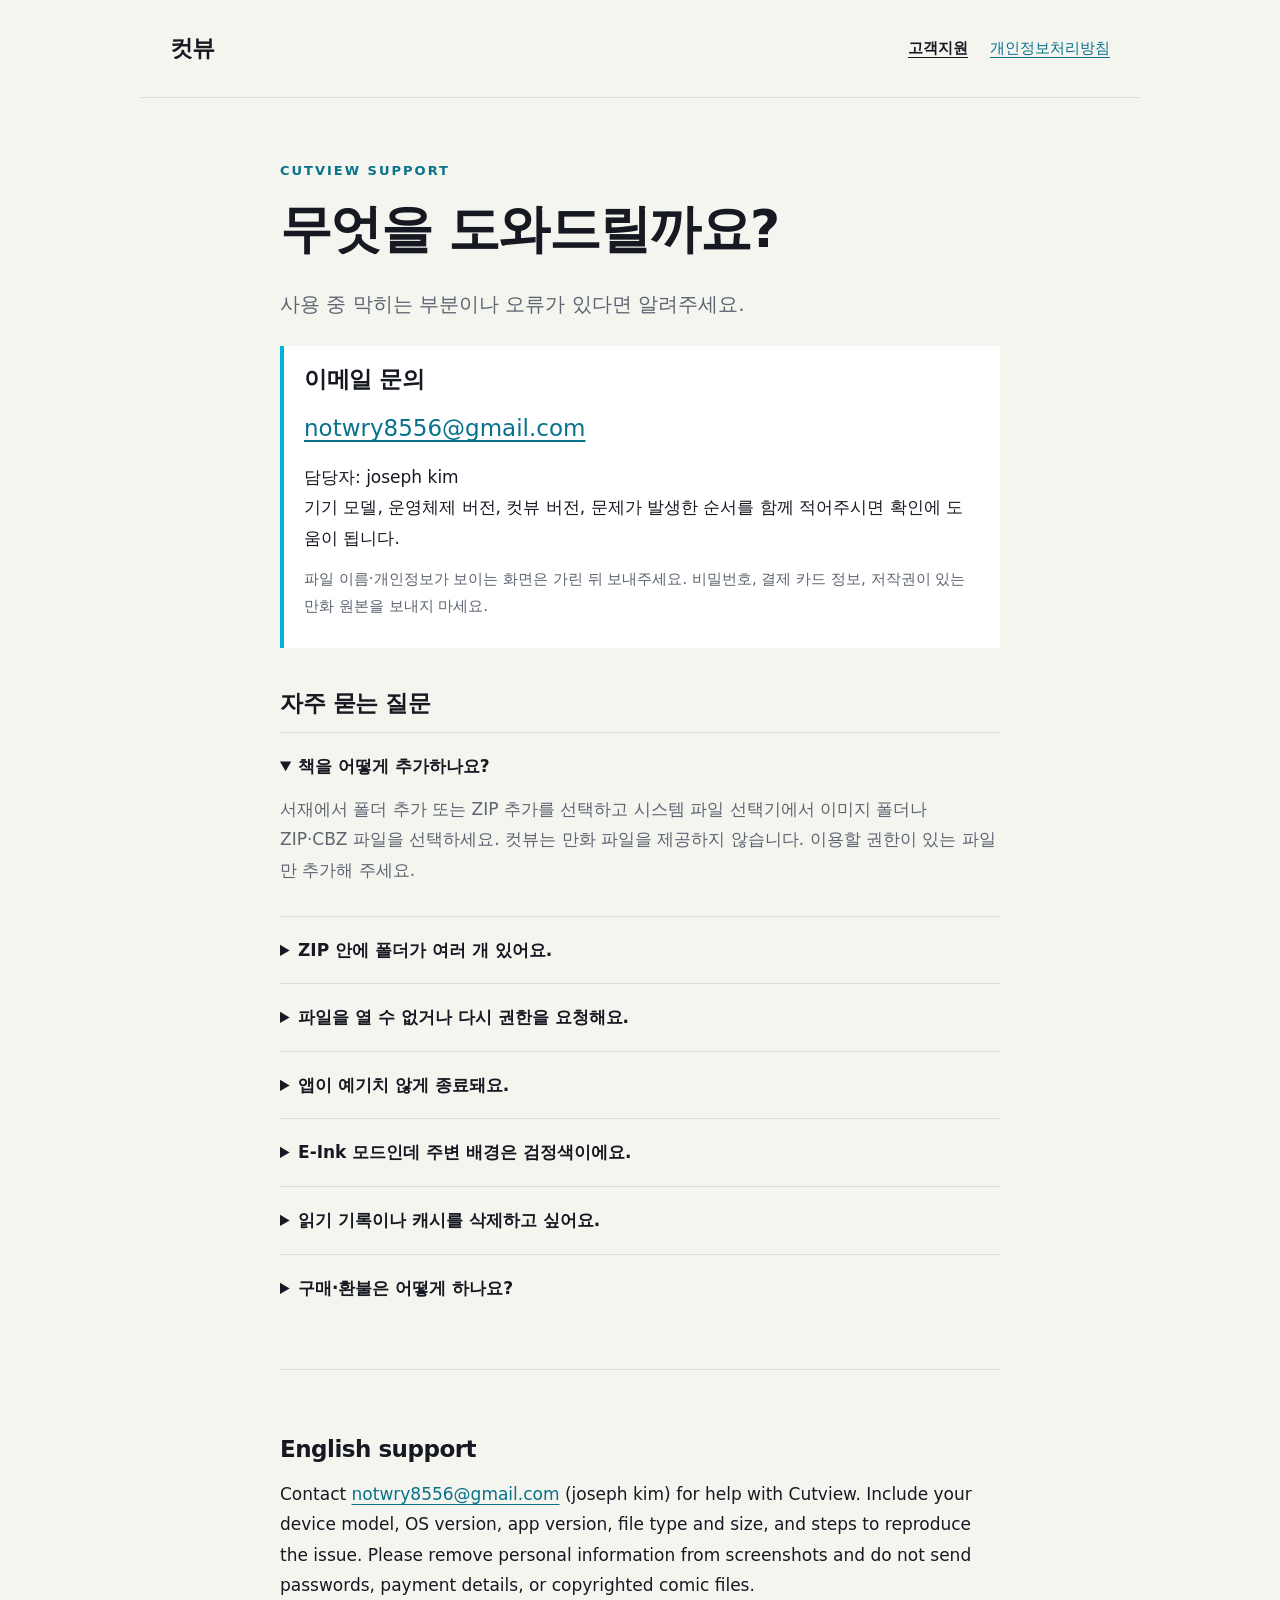
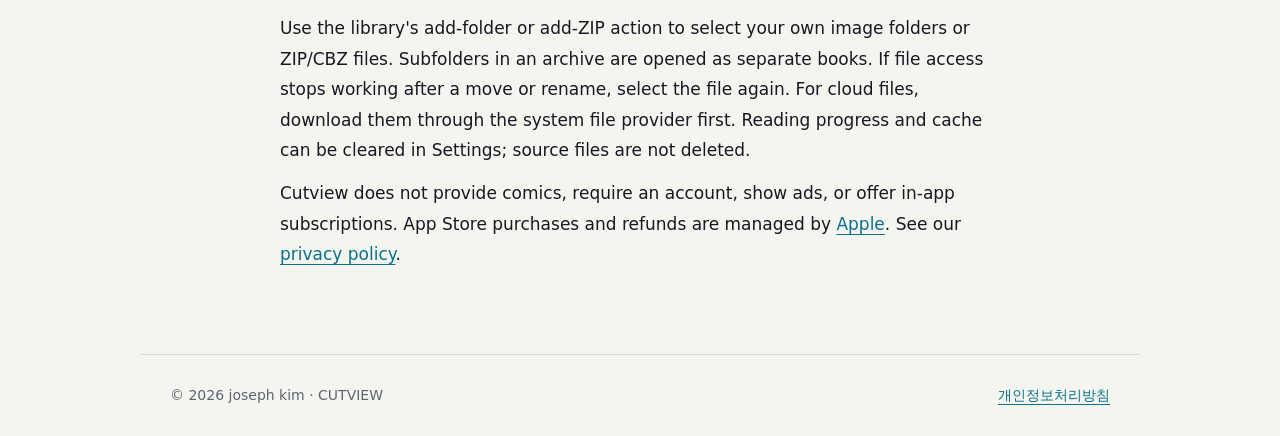
==== support/index.html @ 757be0e8 "Publish Cutview support and privacy pages" ====
<!doctype html>
<html lang="ko"><head><meta charset="utf-8"><meta name="viewport" content="width=device-width,initial-scale=1"><meta name="description" content="컷뷰 - 만화책 뷰어 고객지원. 파일 추가, ZIP 폴더, 읽기 기록과 오류 문의 안내."><title>고객지원 · 컷뷰</title><link rel="icon" href="../assets/cutview-logo.png"><link rel="stylesheet" href="../style.css"></head><body>
<header><a href="../" aria-label="컷뷰 홈">컷뷰</a><nav aria-label="주요 메뉴"><a href="./" aria-current="page">고객지원</a><a href="../privacy/">개인정보처리방침</a></nav></header>
<main class="prose"><span class="eyebrow">CUTVIEW SUPPORT</span><h1>무엇을 도와드릴까요?</h1><p class="lead">사용 중 막히는 부분이나 오류가 있다면 알려주세요.</p><section class="notice"><h2 style="margin-top:0">이메일 문의</h2><a class="email" href="mailto:notwry8556@gmail.com?subject=%5B%EC%BB%B7%EB%B7%B0%5D%20%EB%AC%B8%EC%9D%98">notwry8556@gmail.com</a><p>담당자: joseph kim<br>기기 모델, 운영체제 버전, 컷뷰 버전, 문제가 발생한 순서를 함께 적어주시면 확인에 도움이 됩니다.</p><p class="muted">파일 이름·개인정보가 보이는 화면은 가린 뒤 보내주세요. 비밀번호, 결제 카드 정보, 저작권이 있는 만화 원본을 보내지 마세요.</p></section>
<h2>자주 묻는 질문</h2>
<details open><summary>책을 어떻게 추가하나요?</summary><p>서재에서 폴더 추가 또는 ZIP 추가를 선택하고 시스템 파일 선택기에서 이미지 폴더나 ZIP·CBZ 파일을 선택하세요. 컷뷰는 만화 파일을 제공하지 않습니다. 이용할 권한이 있는 파일만 추가해 주세요.</p></details>
<details><summary>ZIP 안에 폴더가 여러 개 있어요.</summary><p>이미지가 담긴 하위 폴더를 각각 별도의 책처럼 열 수 있습니다. 각 책의 읽던 위치가 따로 저장됩니다.</p></details>
<details><summary>파일을 열 수 없거나 다시 권한을 요청해요.</summary><p>원본 파일을 옮기거나 이름을 바꾸면 기존 접근 권한을 사용할 수 없을 수 있습니다. 파일이 있는지 확인하고 다시 선택해 주세요. 클라우드 파일은 파일 앱이나 Finder에서 먼저 다운로드한 뒤 다시 열어보세요.</p></details>
<details><summary>앱이 예기치 않게 종료돼요.</summary><p>앱을 다시 실행하고 다른 작은 이미지 폴더 또는 ZIP으로도 같은 문제가 생기는지 확인해 주세요. 반복되면 기기·OS·앱 버전, 파일 형식과 크기, 종료 직전에 한 동작을 이메일로 알려주세요. 진단 자료를 전달할 때에는 파일명이나 개인 정보가 포함되었는지 먼저 확인해 주세요.</p></details>
<details><summary>E-Ink 모드인데 주변 배경은 검정색이에요.</summary><p>E-Ink 보정은 페이지 내용에 적용합니다. 독서 화면의 주변 배경은 검정색으로 유지되는 것이 정상입니다.</p></details>
<details><summary>읽기 기록이나 캐시를 삭제하고 싶어요.</summary><p>설정의 데이터 메뉴에서 읽기 기록이나 캐시를 삭제할 수 있습니다. 서재에서 소스를 제거해도 원본 만화 파일은 삭제되지 않습니다. 내부 진단 로그는 해당 작업으로 즉시 삭제되지 않습니다.</p></details>
<details><summary>구매·환불은 어떻게 하나요?</summary><p>App Store 구매 내역과 환불 요청은 Apple에서 관리합니다. <a href="https://reportaproblem.apple.com/">Apple 문제 신고 페이지</a>에서 구매 항목을 확인해 주세요. 컷뷰에는 별도 계정이나 인앱 구독이 없습니다.</p></details>
<section id="english" class="lang" lang="en"><h2>English support</h2><p>Contact <a href="mailto:notwry8556@gmail.com">notwry8556@gmail.com</a> (joseph kim) for help with Cutview. Include your device model, OS version, app version, file type and size, and steps to reproduce the issue. Please remove personal information from screenshots and do not send passwords, payment details, or copyrighted comic files.</p><p>Use the library's add-folder or add-ZIP action to select your own image folders or ZIP/CBZ files. Subfolders in an archive are opened as separate books. If file access stops working after a move or rename, select the file again. For cloud files, download them through the system file provider first. Reading progress and cache can be cleared in Settings; source files are not deleted.</p><p>Cutview does not provide comics, require an account, show ads, or offer in-app subscriptions. App Store purchases and refunds are managed by <a href="https://reportaproblem.apple.com/">Apple</a>. See our <a href="../privacy/#english">privacy policy</a>.</p></section></main>
<footer><p>© 2026 joseph kim · CUTVIEW</p><p><a href="../privacy/">개인정보처리방침</a></p></footer></body></html>
---- style.css ----
:root{color-scheme:light;--ink:#161922;--muted:#5d6571;--paper:#f5f5f0;--line:#d9dcd6;--accent:#08718b}*{box-sizing:border-box}body{margin:0;background:var(--paper);color:var(--ink);font:17px/1.8 system-ui,-apple-system,BlinkMacSystemFont,"Apple SD Gothic Neo","Noto Sans KR",sans-serif}a{color:var(--accent);text-underline-offset:4px}a:focus-visible,summary:focus-visible{outline:3px solid var(--accent);outline-offset:5px}header,main,footer{max-width:1000px;margin:auto;padding:28px 30px}header{display:flex;justify-content:space-between;align-items:center;border-bottom:1px solid var(--line);gap:24px}header>a{text-decoration:none;color:var(--ink);font-weight:800;font-size:23px;letter-spacing:-1px}nav{display:flex;flex-wrap:wrap;gap:22px;font-size:15px}nav a[aria-current=page]{font-weight:750;color:var(--ink)}main{padding-top:56px;padding-bottom:72px}h1{font-size:clamp(30px,5vw,52px);line-height:1.25;letter-spacing:-1.6px;margin:12px 0 24px}h2{font-size:23px;line-height:1.5;margin:38px 0 12px;letter-spacing:-.5px}p{margin:12px 0}li{margin:8px 0}.eyebrow{font-size:13px;font-weight:750;letter-spacing:2px;text-transform:uppercase;color:var(--accent)}.lead{font-size:20px;color:var(--muted);max-width:620px}.hero{display:grid;grid-template-columns:1.5fr 1fr;align-items:center;gap:44px}.logo{width:100%;max-width:320px;height:auto;justify-self:end}.actions{display:flex;flex-wrap:wrap;gap:18px;align-items:center;margin-top:28px}.button{display:inline-block;background:var(--ink);color:white;border:2px solid var(--ink);border-radius:10px;padding:10px 18px;text-decoration:none;font-weight:650}.cards{display:grid;grid-template-columns:repeat(3,1fr);gap:18px;margin-top:46px}.card{background:#fff;border:1px solid var(--line);border-radius:14px;padding:24px}.card h2{margin:0 0 10px;font-size:20px}.card p{font-size:16px;color:var(--muted);margin:0}.prose{max-width:780px}.notice{border-left:4px solid #00b4d8;background:#fff;padding:16px 20px;margin:24px 0}.email{font-size:clamp(17px,3vw,23px);overflow-wrap:anywhere}.date,.muted{color:var(--muted);font-size:15px}details{border-top:1px solid var(--line);padding:18px 0}details:last-child{border-bottom:1px solid var(--line)}summary{cursor:pointer;font-weight:650}details p{color:var(--muted)}footer{border-top:1px solid var(--line);color:var(--muted);font-size:14px;display:flex;justify-content:space-between;gap:20px;flex-wrap:wrap}footer p{margin:0}.lang{margin-top:48px;padding-top:24px;border-top:1px solid var(--line)}@media(max-width:640px){header,main,footer{padding-left:22px;padding-right:22px}header{align-items:flex-start;gap:16px}nav{gap:8px 16px;font-size:14px}.hero{grid-template-columns:1fr;gap:28px}.logo{max-width:220px;justify-self:start;grid-row:1}.cards{grid-template-columns:1fr;gap:14px;margin-top:32px}main{padding-top:36px}h1{letter-spacing:-1px}.lead{font-size:18px}}
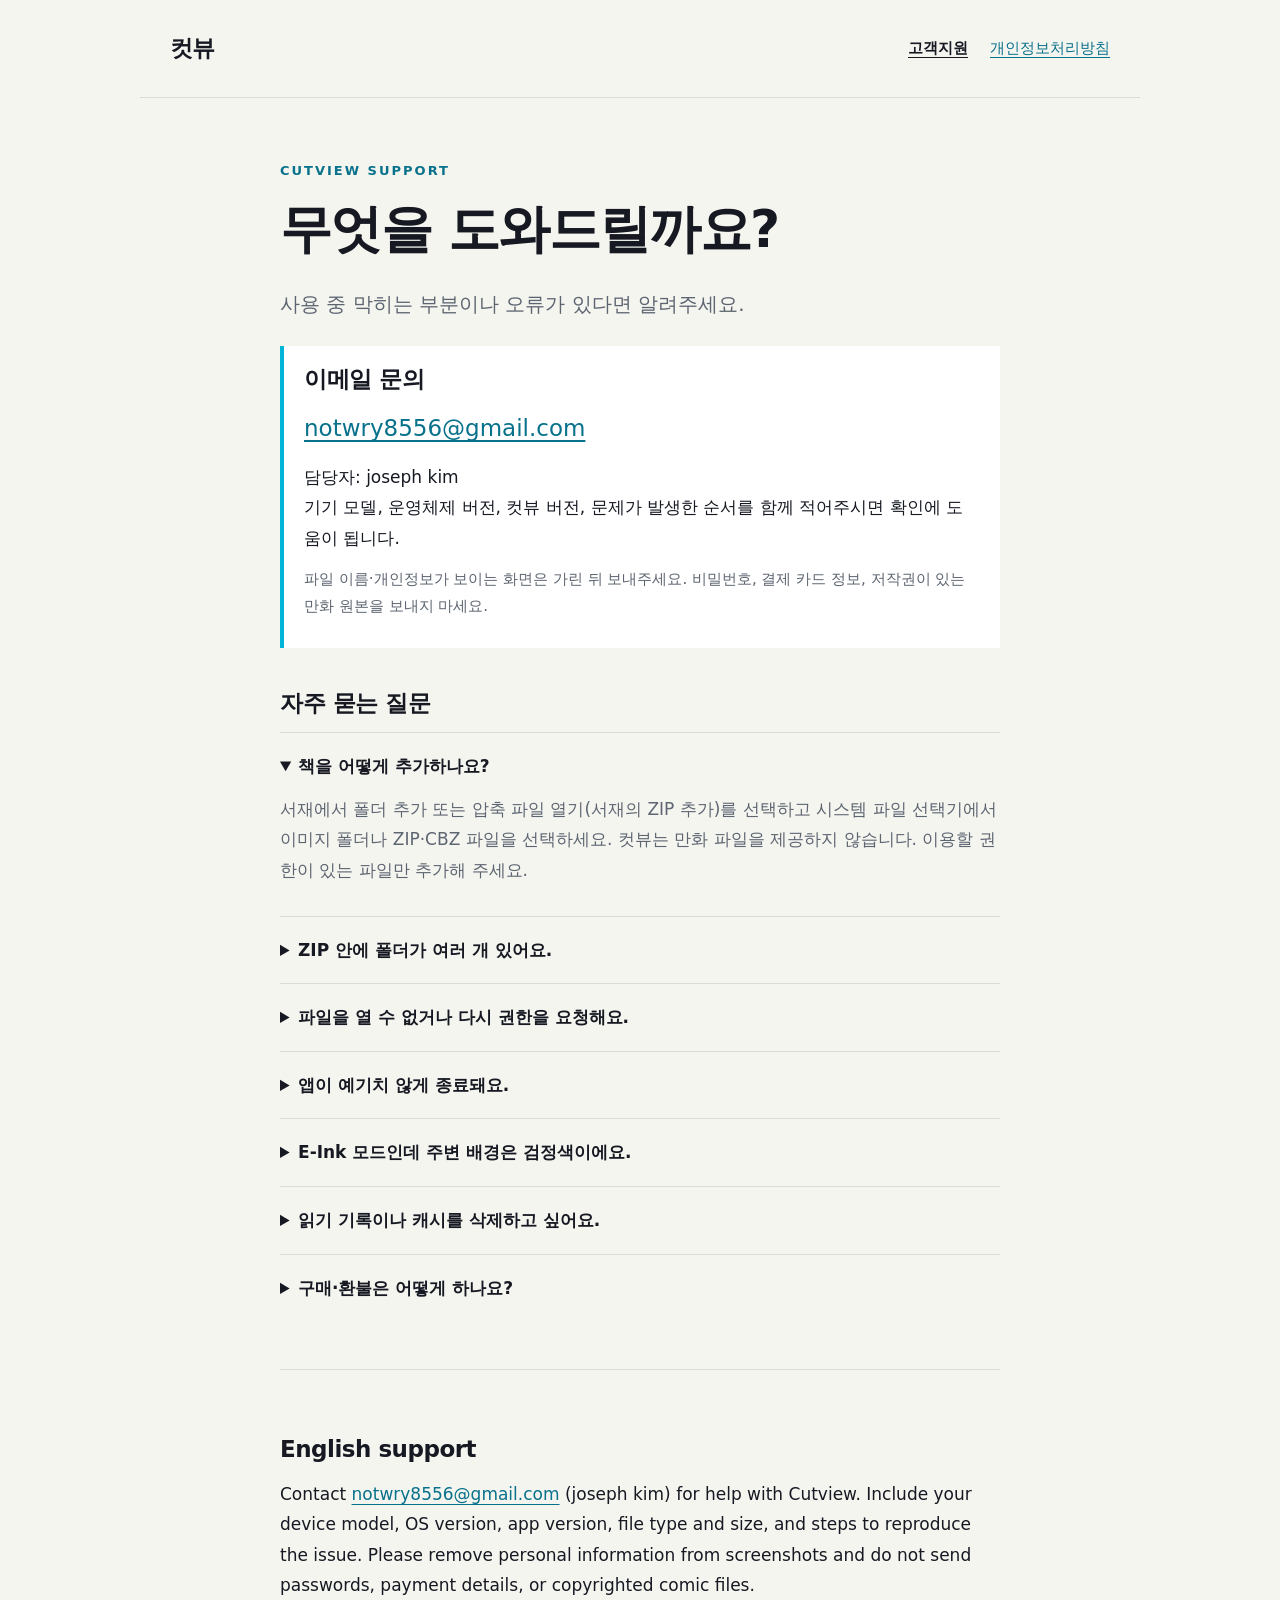
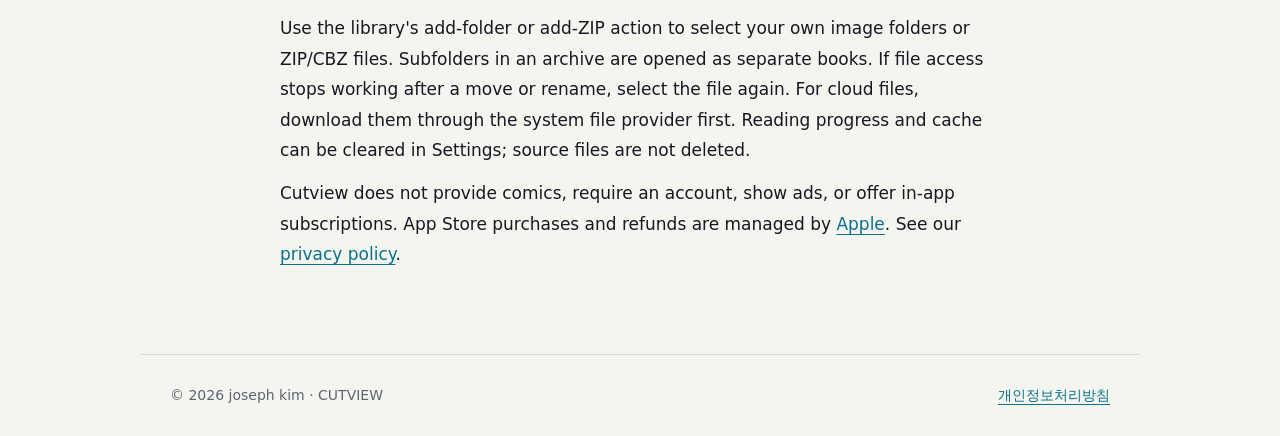
==== commit 2f12c735: "Match support instructions to the empty library action" ====
--- a/support/index.html
+++ b/support/index.html
@@ -3,7 +3,7 @@
 <header><a href="../" aria-label="컷뷰 홈">컷뷰</a><nav aria-label="주요 메뉴"><a href="./" aria-current="page">고객지원</a><a href="../privacy/">개인정보처리방침</a></nav></header>
 <main class="prose"><span class="eyebrow">CUTVIEW SUPPORT</span><h1>무엇을 도와드릴까요?</h1><p class="lead">사용 중 막히는 부분이나 오류가 있다면 알려주세요.</p><section class="notice"><h2 style="margin-top:0">이메일 문의</h2><a class="email" href="mailto:notwry8556@gmail.com?subject=%5B%EC%BB%B7%EB%B7%B0%5D%20%EB%AC%B8%EC%9D%98">notwry8556@gmail.com</a><p>담당자: joseph kim<br>기기 모델, 운영체제 버전, 컷뷰 버전, 문제가 발생한 순서를 함께 적어주시면 확인에 도움이 됩니다.</p><p class="muted">파일 이름·개인정보가 보이는 화면은 가린 뒤 보내주세요. 비밀번호, 결제 카드 정보, 저작권이 있는 만화 원본을 보내지 마세요.</p></section>
 <h2>자주 묻는 질문</h2>
-<details open><summary>책을 어떻게 추가하나요?</summary><p>서재에서 폴더 추가 또는 ZIP 추가를 선택하고 시스템 파일 선택기에서 이미지 폴더나 ZIP·CBZ 파일을 선택하세요. 컷뷰는 만화 파일을 제공하지 않습니다. 이용할 권한이 있는 파일만 추가해 주세요.</p></details>
+<details open><summary>책을 어떻게 추가하나요?</summary><p>서재에서 폴더 추가 또는 압축 파일 열기(서재의 ZIP 추가)를 선택하고 시스템 파일 선택기에서 이미지 폴더나 ZIP·CBZ 파일을 선택하세요. 컷뷰는 만화 파일을 제공하지 않습니다. 이용할 권한이 있는 파일만 추가해 주세요.</p></details>
 <details><summary>ZIP 안에 폴더가 여러 개 있어요.</summary><p>이미지가 담긴 하위 폴더를 각각 별도의 책처럼 열 수 있습니다. 각 책의 읽던 위치가 따로 저장됩니다.</p></details>
 <details><summary>파일을 열 수 없거나 다시 권한을 요청해요.</summary><p>원본 파일을 옮기거나 이름을 바꾸면 기존 접근 권한을 사용할 수 없을 수 있습니다. 파일이 있는지 확인하고 다시 선택해 주세요. 클라우드 파일은 파일 앱이나 Finder에서 먼저 다운로드한 뒤 다시 열어보세요.</p></details>
 <details><summary>앱이 예기치 않게 종료돼요.</summary><p>앱을 다시 실행하고 다른 작은 이미지 폴더 또는 ZIP으로도 같은 문제가 생기는지 확인해 주세요. 반복되면 기기·OS·앱 버전, 파일 형식과 크기, 종료 직전에 한 동작을 이메일로 알려주세요. 진단 자료를 전달할 때에는 파일명이나 개인 정보가 포함되었는지 먼저 확인해 주세요.</p></details>
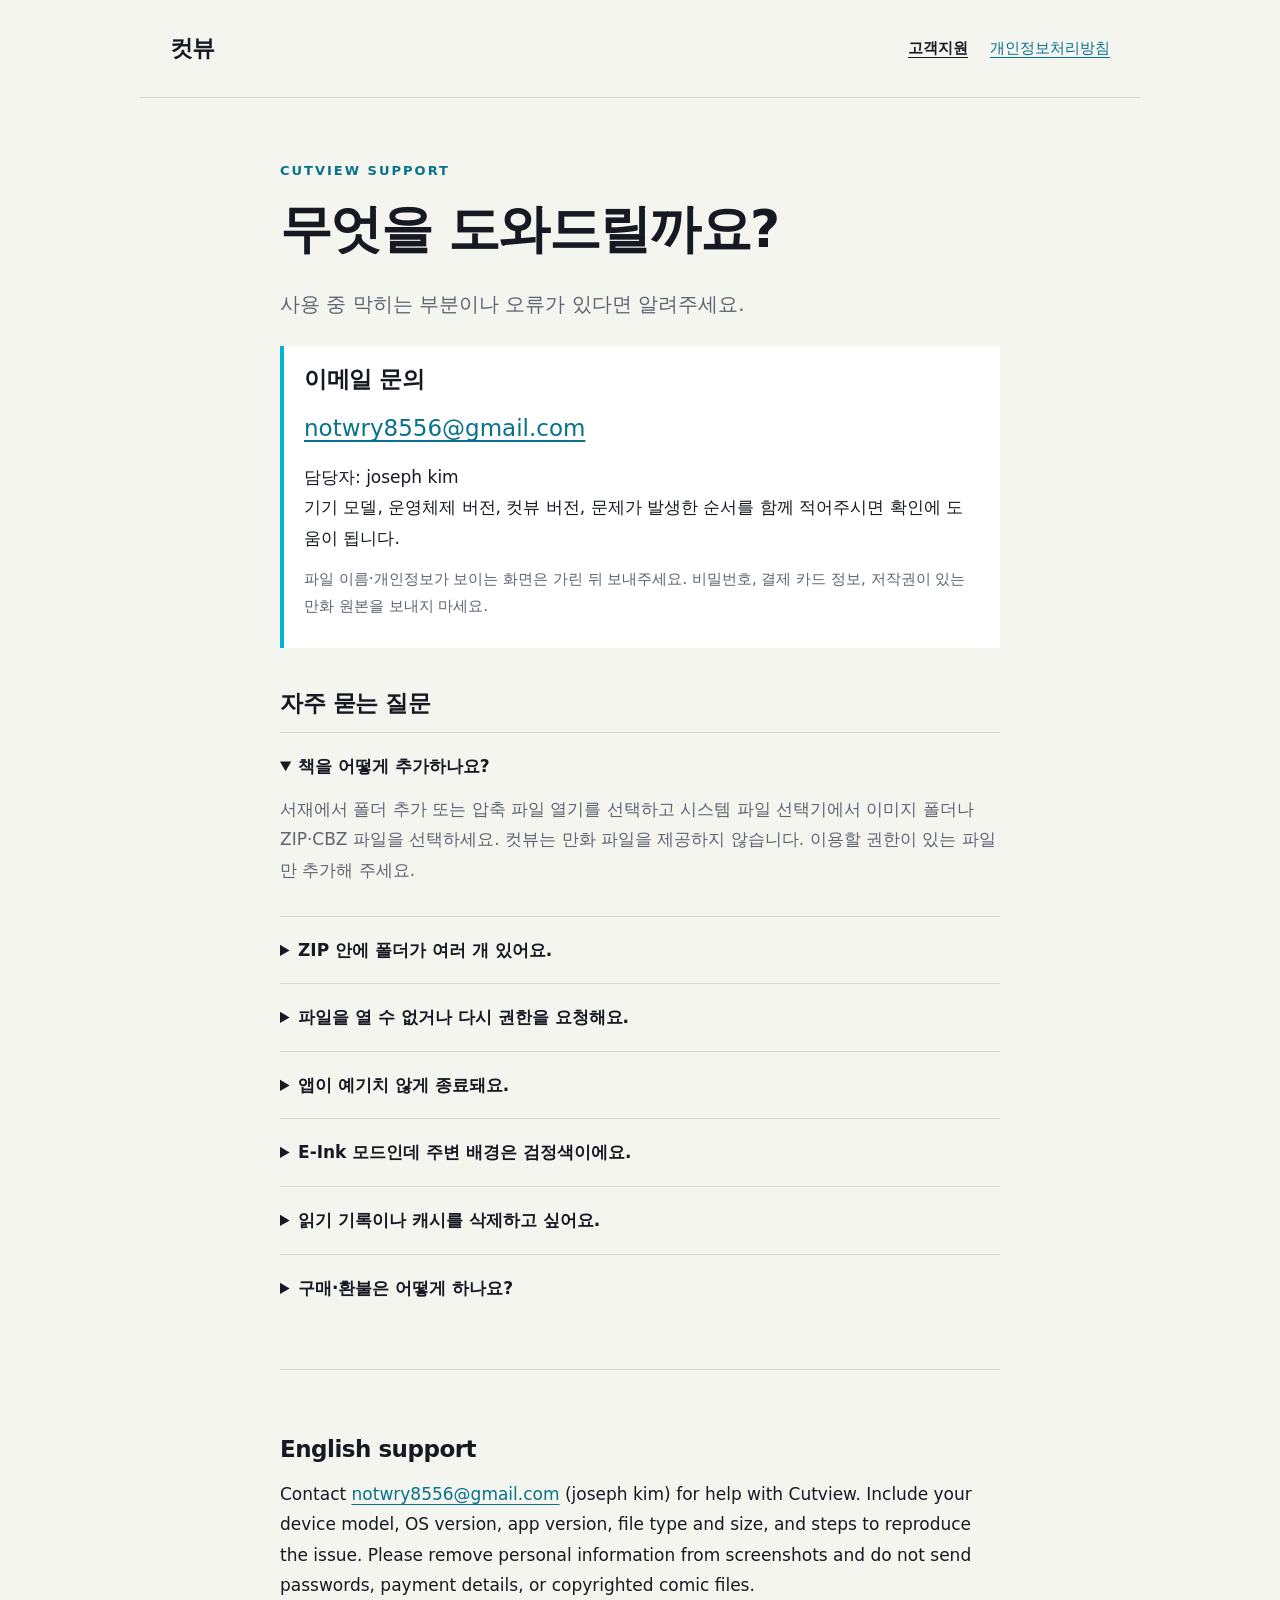
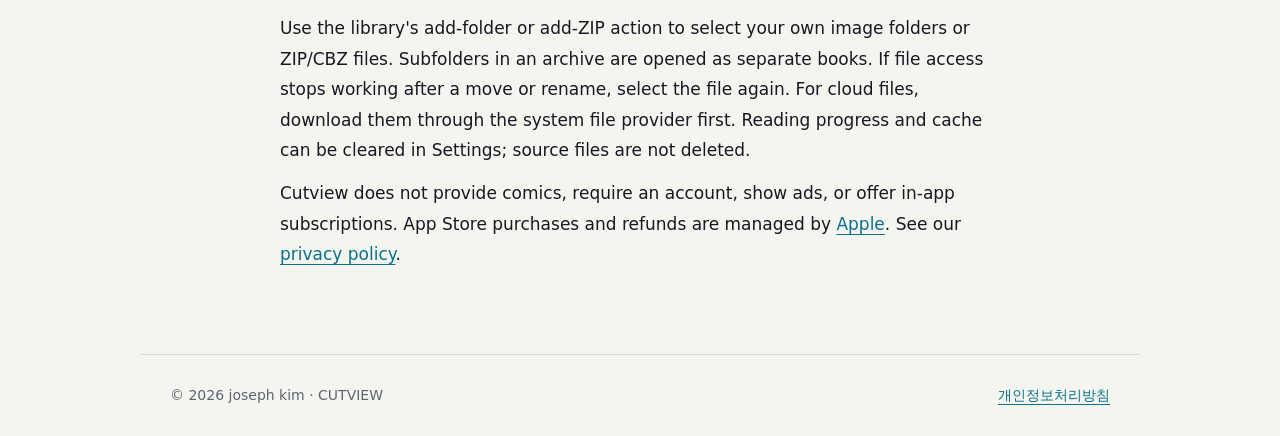
==== commit 34cd941a: "Use the same archive button label in every library state" ====
--- a/support/index.html
+++ b/support/index.html
@@ -3,7 +3,7 @@
 <header><a href="../" aria-label="컷뷰 홈">컷뷰</a><nav aria-label="주요 메뉴"><a href="./" aria-current="page">고객지원</a><a href="../privacy/">개인정보처리방침</a></nav></header>
 <main class="prose"><span class="eyebrow">CUTVIEW SUPPORT</span><h1>무엇을 도와드릴까요?</h1><p class="lead">사용 중 막히는 부분이나 오류가 있다면 알려주세요.</p><section class="notice"><h2 style="margin-top:0">이메일 문의</h2><a class="email" href="mailto:notwry8556@gmail.com?subject=%5B%EC%BB%B7%EB%B7%B0%5D%20%EB%AC%B8%EC%9D%98">notwry8556@gmail.com</a><p>담당자: joseph kim<br>기기 모델, 운영체제 버전, 컷뷰 버전, 문제가 발생한 순서를 함께 적어주시면 확인에 도움이 됩니다.</p><p class="muted">파일 이름·개인정보가 보이는 화면은 가린 뒤 보내주세요. 비밀번호, 결제 카드 정보, 저작권이 있는 만화 원본을 보내지 마세요.</p></section>
 <h2>자주 묻는 질문</h2>
-<details open><summary>책을 어떻게 추가하나요?</summary><p>서재에서 폴더 추가 또는 압축 파일 열기(서재의 ZIP 추가)를 선택하고 시스템 파일 선택기에서 이미지 폴더나 ZIP·CBZ 파일을 선택하세요. 컷뷰는 만화 파일을 제공하지 않습니다. 이용할 권한이 있는 파일만 추가해 주세요.</p></details>
+<details open><summary>책을 어떻게 추가하나요?</summary><p>서재에서 폴더 추가 또는 압축 파일 열기를 선택하고 시스템 파일 선택기에서 이미지 폴더나 ZIP·CBZ 파일을 선택하세요. 컷뷰는 만화 파일을 제공하지 않습니다. 이용할 권한이 있는 파일만 추가해 주세요.</p></details>
 <details><summary>ZIP 안에 폴더가 여러 개 있어요.</summary><p>이미지가 담긴 하위 폴더를 각각 별도의 책처럼 열 수 있습니다. 각 책의 읽던 위치가 따로 저장됩니다.</p></details>
 <details><summary>파일을 열 수 없거나 다시 권한을 요청해요.</summary><p>원본 파일을 옮기거나 이름을 바꾸면 기존 접근 권한을 사용할 수 없을 수 있습니다. 파일이 있는지 확인하고 다시 선택해 주세요. 클라우드 파일은 파일 앱이나 Finder에서 먼저 다운로드한 뒤 다시 열어보세요.</p></details>
 <details><summary>앱이 예기치 않게 종료돼요.</summary><p>앱을 다시 실행하고 다른 작은 이미지 폴더 또는 ZIP으로도 같은 문제가 생기는지 확인해 주세요. 반복되면 기기·OS·앱 버전, 파일 형식과 크기, 종료 직전에 한 동작을 이메일로 알려주세요. 진단 자료를 전달할 때에는 파일명이나 개인 정보가 포함되었는지 먼저 확인해 주세요.</p></details>
